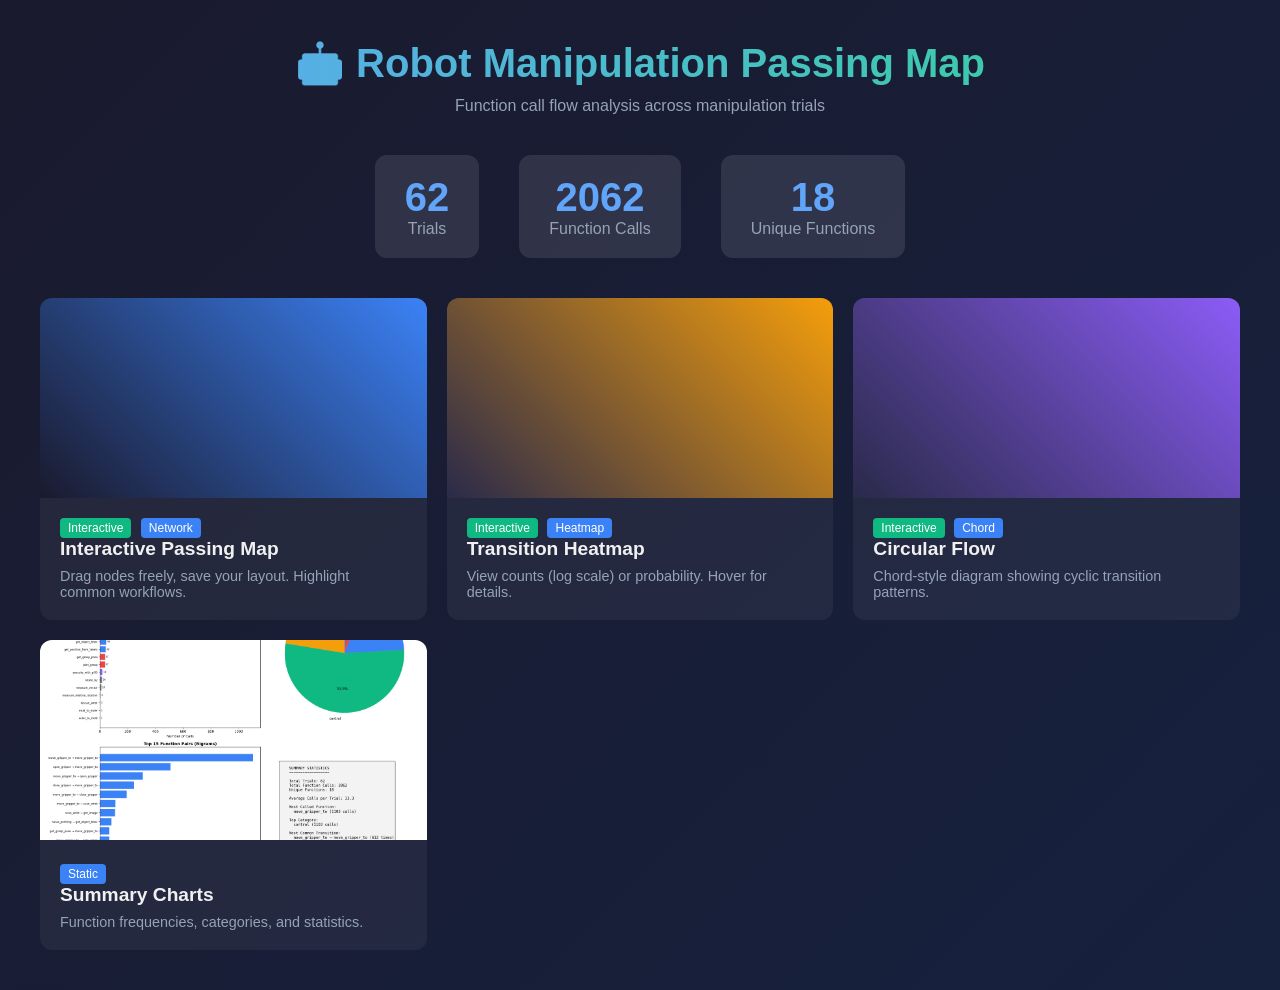
==== Interactive_visualization/index.html @ a8e93304 "Added the passing map visualization page" ====
<!DOCTYPE html>
<html lang="en">
<head>
    <meta charset="UTF-8">
    <meta name="viewport" content="width=device-width, initial-scale=1.0">
    <title>Robot Manipulation Passing Map Dashboard</title>
    <style>
        * { margin: 0; padding: 0; box-sizing: border-box; }
        body {
            font-family: -apple-system, BlinkMacSystemFont, 'Segoe UI', Roboto, sans-serif;
            background: linear-gradient(135deg, #1a1a2e 0%, #16213e 100%);
            color: white;
            min-height: 100vh;
            padding: 40px;
        }
        .container { max-width: 1200px; margin: 0 auto; }
        h1 {
            text-align: center;
            font-size: 2.5rem;
            margin-bottom: 10px;
            background: linear-gradient(90deg, #60a5fa, #34d399);
            -webkit-background-clip: text;
            -webkit-text-fill-color: transparent;
        }
        .subtitle {
            text-align: center;
            color: #94a3b8;
            margin-bottom: 40px;
        }
        .stats {
            display: flex;
            justify-content: center;
            gap: 40px;
            margin-bottom: 40px;
        }
        .stat {
            text-align: center;
            background: rgba(255,255,255,0.1);
            padding: 20px 30px;
            border-radius: 12px;
        }
        .stat-value {
            font-size: 2.5rem;
            font-weight: bold;
            color: #60a5fa;
        }
        .stat-label { color: #94a3b8; }
        .grid {
            display: grid;
            grid-template-columns: repeat(auto-fit, minmax(350px, 1fr));
            gap: 20px;
        }
        .card {
            background: rgba(255,255,255,0.05);
            border-radius: 12px;
            overflow: hidden;
            transition: transform 0.2s, box-shadow 0.2s;
        }
        .card:hover {
            transform: translateY(-5px);
            box-shadow: 0 20px 40px rgba(0,0,0,0.3);
        }
        .card a {
            display: block;
            text-decoration: none;
            color: inherit;
        }
        .card-img {
            width: 100%;
            height: 200px;
            object-fit: cover;
            background: #2a2a4a;
        }
        .card-body { padding: 20px; }
        .card-title {
            font-size: 1.2rem;
            margin-bottom: 8px;
            color: #f0f0f0;
        }
        .card-desc { color: #94a3b8; font-size: 0.9rem; }
        .badge {
            display: inline-block;
            background: #3b82f6;
            color: white;
            padding: 3px 8px;
            border-radius: 4px;
            font-size: 0.75rem;
            margin-right: 5px;
        }
        .badge.interactive { background: #10b981; }
    </style>
</head>
<body>
    <div class="container">
        <h1>🤖 Robot Manipulation Passing Map</h1>
        <p class="subtitle">Function call flow analysis across manipulation trials</p>
        
        <div class="stats">
            <div class="stat">
                <div class="stat-value">62</div>
                <div class="stat-label">Trials</div>
            </div>
            <div class="stat">
                <div class="stat-value">2062</div>
                <div class="stat-label">Function Calls</div>
            </div>
            <div class="stat">
                <div class="stat-value">18</div>
                <div class="stat-label">Unique Functions</div>
            </div>
        </div>
        
        <div class="grid">
            <div class="card">
                <a href="interactive_network.html">
                    <div class="card-img" style="background: linear-gradient(45deg, #1a1a2e, #3b82f6);"></div>
                    <div class="card-body">
                        <span class="badge interactive">Interactive</span>
                        <span class="badge">Network</span>
                        <h3 class="card-title">Interactive Passing Map</h3>
                        <p class="card-desc">Drag nodes freely, save your layout. Highlight common workflows.</p>
                    </div>
                </a>
            </div>
            
            <div class="card">
                <a href="interactive_heatmap.html">
                    <div class="card-img" style="background: linear-gradient(45deg, #2a2a4a, #f59e0b);"></div>
                    <div class="card-body">
                        <span class="badge interactive">Interactive</span>
                        <span class="badge">Heatmap</span>
                        <h3 class="card-title">Transition Heatmap</h3>
                        <p class="card-desc">View counts (log scale) or probability. Hover for details.</p>
                    </div>
                </a>
            </div>
            
            <div class="card">
                <a href="circular_flow.html">
                    <div class="card-img" style="background: linear-gradient(45deg, #2a2a4a, #8b5cf6);"></div>
                    <div class="card-body">
                        <span class="badge interactive">Interactive</span>
                        <span class="badge">Chord</span>
                        <h3 class="card-title">Circular Flow</h3>
                        <p class="card-desc">Chord-style diagram showing cyclic transition patterns.</p>
                    </div>
                </a>
            </div>
            
            <div class="card">
                <a href="summary_charts.png" target="_blank">
                    <img class="card-img" src="summary_charts.png" alt="Summary">
                    <div class="card-body">
                        <span class="badge">Static</span>
                        <h3 class="card-title">Summary Charts</h3>
                        <p class="card-desc">Function frequencies, categories, and statistics.</p>
                    </div>
                </a>
            </div>
        </div>
    </div>
</body>
</html>
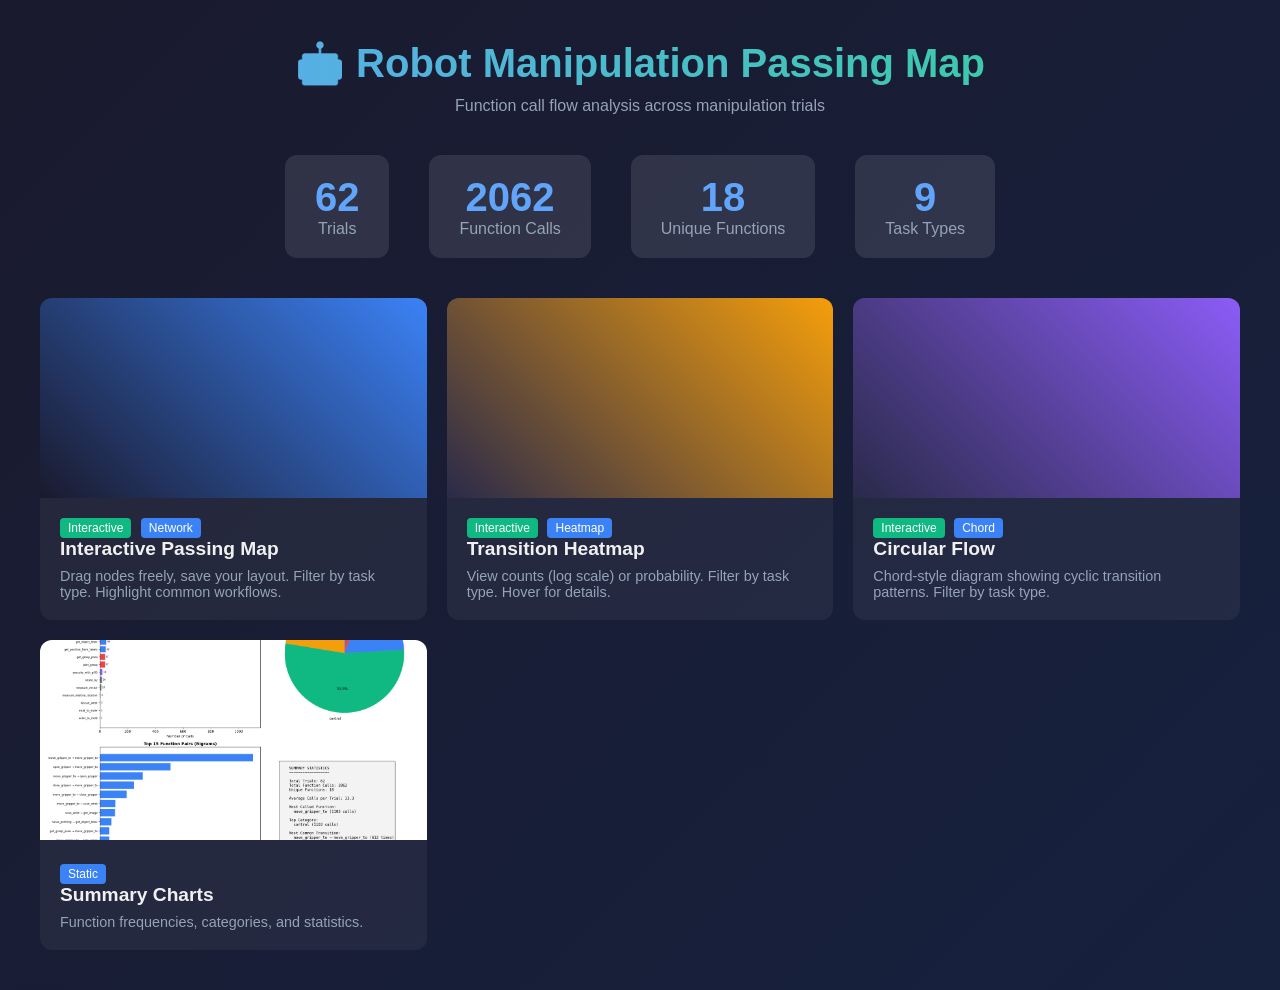
==== commit 5bce7499: "Add per-task filtering to passing map and embed on main page - Add task dropdown filter (9 categorie" ====
--- a/Interactive_visualization/index.html
+++ b/Interactive_visualization/index.html
@@ -108,6 +108,10 @@
                 <div class="stat-value">18</div>
                 <div class="stat-label">Unique Functions</div>
             </div>
+            <div class="stat">
+                <div class="stat-value">9</div>
+                <div class="stat-label">Task Types</div>
+            </div>
         </div>
         
         <div class="grid">
@@ -118,7 +122,7 @@
                         <span class="badge interactive">Interactive</span>
                         <span class="badge">Network</span>
                         <h3 class="card-title">Interactive Passing Map</h3>
-                        <p class="card-desc">Drag nodes freely, save your layout. Highlight common workflows.</p>
+                        <p class="card-desc">Drag nodes freely, save your layout. Filter by task type. Highlight common workflows.</p>
                     </div>
                 </a>
             </div>
@@ -130,7 +134,7 @@
                         <span class="badge interactive">Interactive</span>
                         <span class="badge">Heatmap</span>
                         <h3 class="card-title">Transition Heatmap</h3>
-                        <p class="card-desc">View counts (log scale) or probability. Hover for details.</p>
+                        <p class="card-desc">View counts (log scale) or probability. Filter by task type. Hover for details.</p>
                     </div>
                 </a>
             </div>
@@ -142,7 +146,7 @@
                         <span class="badge interactive">Interactive</span>
                         <span class="badge">Chord</span>
                         <h3 class="card-title">Circular Flow</h3>
-                        <p class="card-desc">Chord-style diagram showing cyclic transition patterns.</p>
+                        <p class="card-desc">Chord-style diagram showing cyclic transition patterns. Filter by task type.</p>
                     </div>
                 </a>
             </div>
